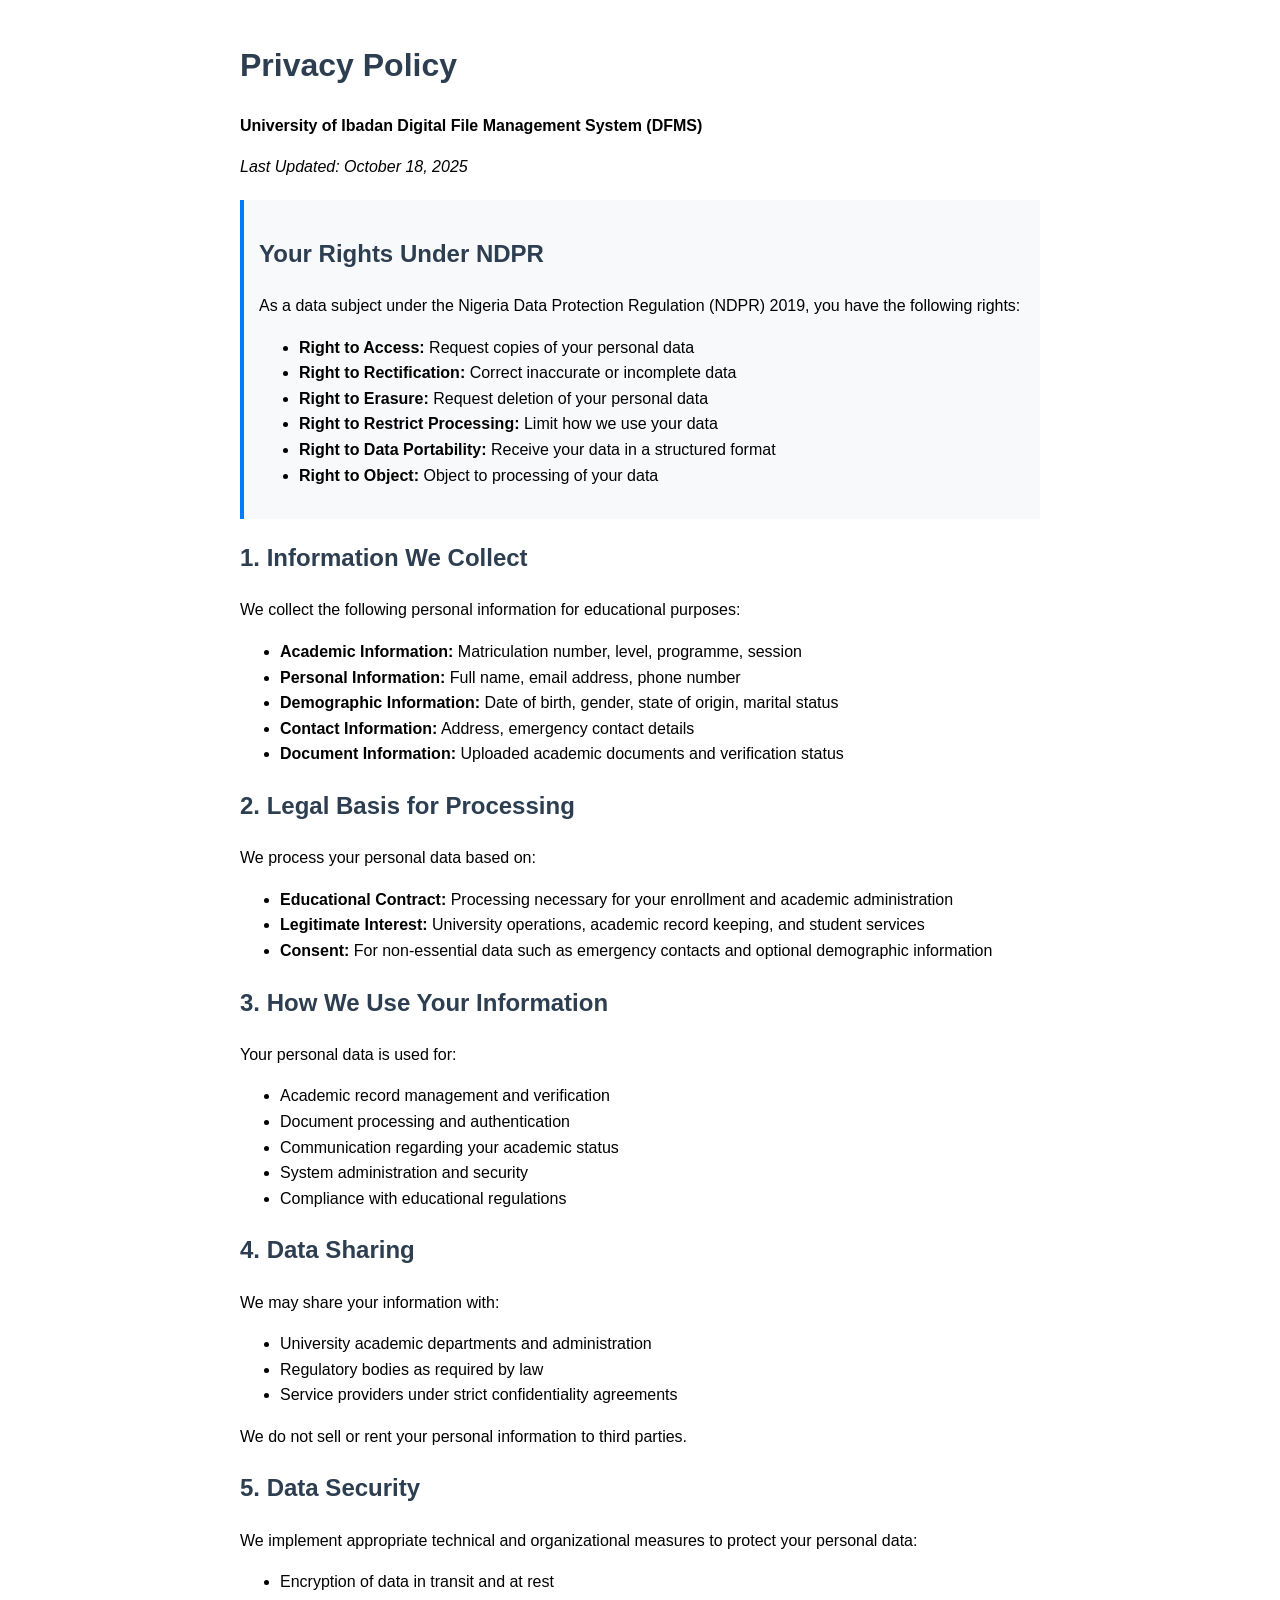
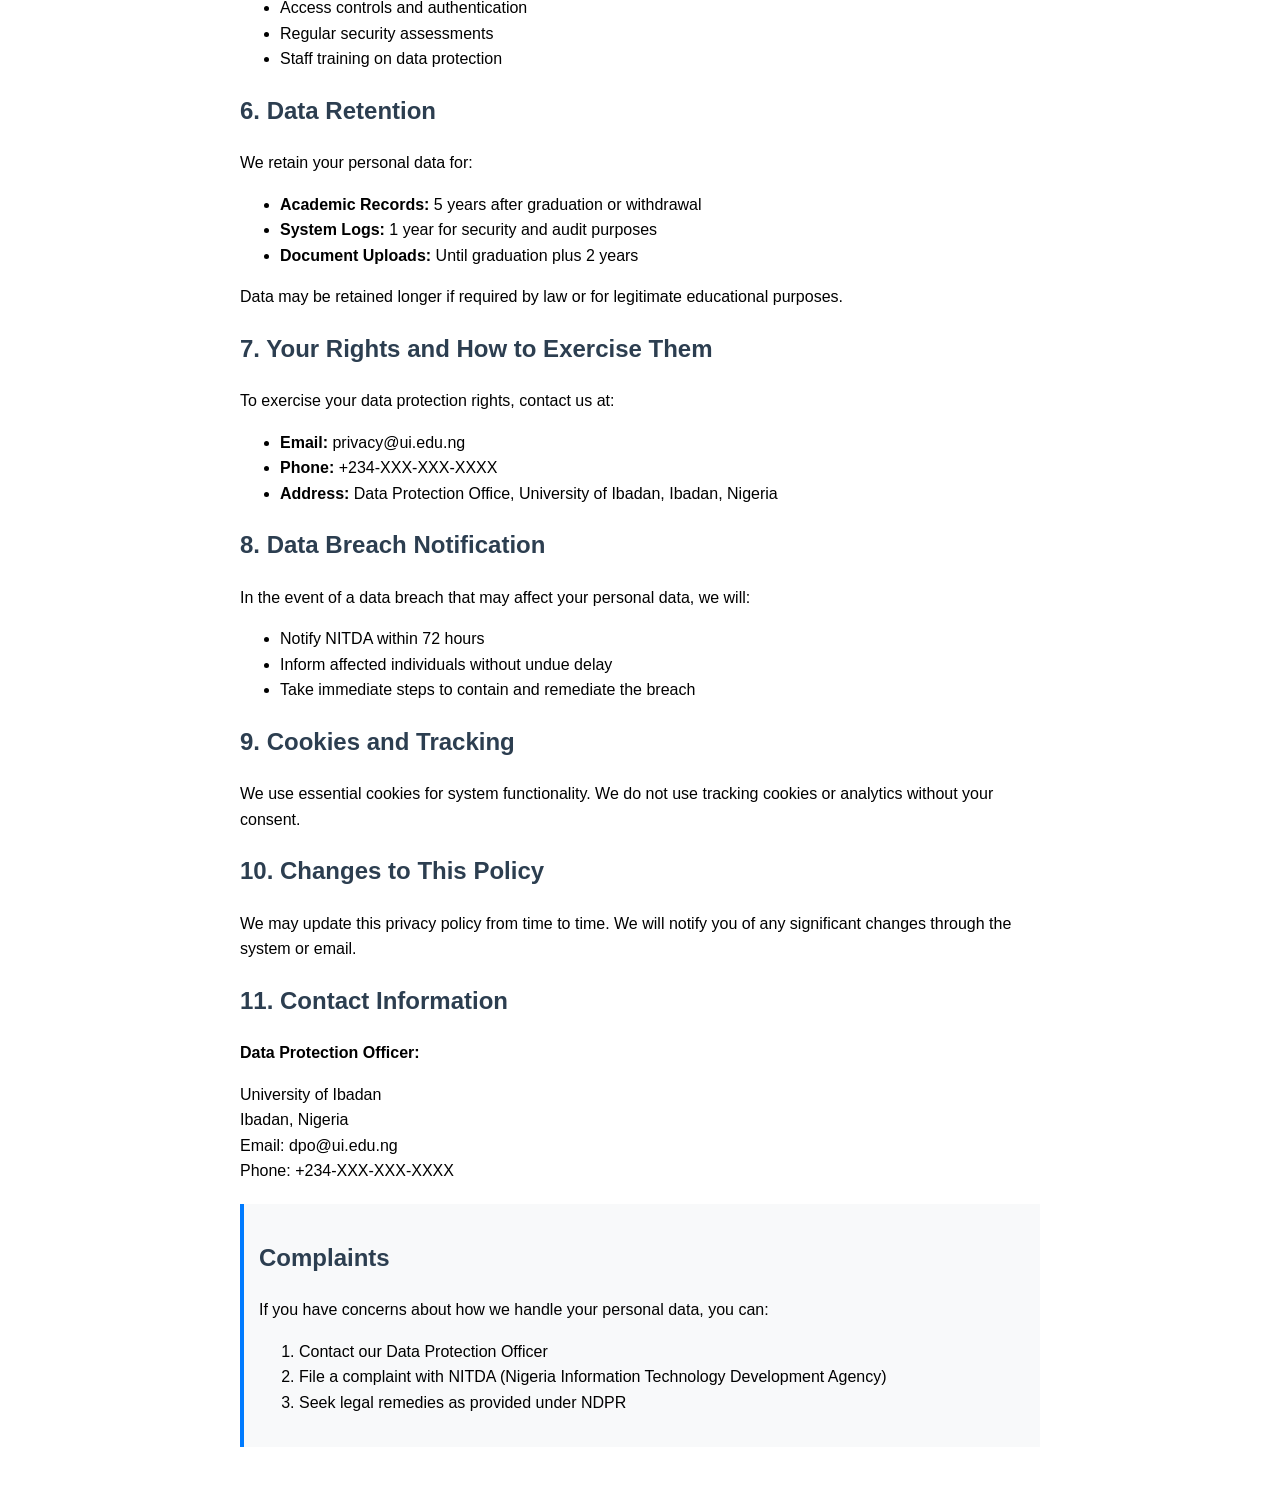
==== privacy-policy.html @ 1e921cf2 "Security Fixes and Features Implementation." ====
<!DOCTYPE html>
<html lang="en">

<head>
    <meta charset="UTF-8">
    <meta name="viewport" content="width=device-width, initial-scale=1.0">
    <title>Privacy Policy - University of Ibadan DFMS</title>
    <style>
        body {
            font-family: Arial, sans-serif;
            line-height: 1.6;
            margin: 40px;
        }

        h1,
        h2 {
            color: #2c3e50;
        }

        .container {
            max-width: 800px;
            margin: 0 auto;
        }

        .highlight {
            background-color: #f8f9fa;
            padding: 15px;
            border-left: 4px solid #007bff;
            margin: 20px 0;
        }
    </style>
</head>

<body>
    <div class="container">
        <h1>Privacy Policy</h1>
        <p><strong>University of Ibadan Digital File Management System (DFMS)</strong></p>
        <p><em>Last Updated: October 18, 2025</em></p>

        <div class="highlight">
            <h2>Your Rights Under NDPR</h2>
            <p>As a data subject under the Nigeria Data Protection Regulation (NDPR) 2019, you have the following
                rights:</p>
            <ul>
                <li><strong>Right to Access:</strong> Request copies of your personal data</li>
                <li><strong>Right to Rectification:</strong> Correct inaccurate or incomplete data</li>
                <li><strong>Right to Erasure:</strong> Request deletion of your personal data</li>
                <li><strong>Right to Restrict Processing:</strong> Limit how we use your data</li>
                <li><strong>Right to Data Portability:</strong> Receive your data in a structured format</li>
                <li><strong>Right to Object:</strong> Object to processing of your data</li>
            </ul>
        </div>

        <h2>1. Information We Collect</h2>
        <p>We collect the following personal information for educational purposes:</p>
        <ul>
            <li><strong>Academic Information:</strong> Matriculation number, level, programme, session</li>
            <li><strong>Personal Information:</strong> Full name, email address, phone number</li>
            <li><strong>Demographic Information:</strong> Date of birth, gender, state of origin, marital status</li>
            <li><strong>Contact Information:</strong> Address, emergency contact details</li>
            <li><strong>Document Information:</strong> Uploaded academic documents and verification status</li>
        </ul>

        <h2>2. Legal Basis for Processing</h2>
        <p>We process your personal data based on:</p>
        <ul>
            <li><strong>Educational Contract:</strong> Processing necessary for your enrollment and academic
                administration</li>
            <li><strong>Legitimate Interest:</strong> University operations, academic record keeping, and student
                services</li>
            <li><strong>Consent:</strong> For non-essential data such as emergency contacts and optional demographic
                information</li>
        </ul>

        <h2>3. How We Use Your Information</h2>
        <p>Your personal data is used for:</p>
        <ul>
            <li>Academic record management and verification</li>
            <li>Document processing and authentication</li>
            <li>Communication regarding your academic status</li>
            <li>System administration and security</li>
            <li>Compliance with educational regulations</li>
        </ul>

        <h2>4. Data Sharing</h2>
        <p>We may share your information with:</p>
        <ul>
            <li>University academic departments and administration</li>
            <li>Regulatory bodies as required by law</li>
            <li>Service providers under strict confidentiality agreements</li>
        </ul>
        <p>We do not sell or rent your personal information to third parties.</p>

        <h2>5. Data Security</h2>
        <p>We implement appropriate technical and organizational measures to protect your personal data:</p>
        <ul>
            <li>Encryption of data in transit and at rest</li>
            <li>Access controls and authentication</li>
            <li>Regular security assessments</li>
            <li>Staff training on data protection</li>
        </ul>

        <h2>6. Data Retention</h2>
        <p>We retain your personal data for:</p>
        <ul>
            <li><strong>Academic Records:</strong> 5 years after graduation or withdrawal</li>
            <li><strong>System Logs:</strong> 1 year for security and audit purposes</li>
            <li><strong>Document Uploads:</strong> Until graduation plus 2 years</li>
        </ul>
        <p>Data may be retained longer if required by law or for legitimate educational purposes.</p>

        <h2>7. Your Rights and How to Exercise Them</h2>
        <p>To exercise your data protection rights, contact us at:</p>
        <ul>
            <li><strong>Email:</strong> privacy@ui.edu.ng</li>
            <li><strong>Phone:</strong> +234-XXX-XXX-XXXX</li>
            <li><strong>Address:</strong> Data Protection Office, University of Ibadan, Ibadan, Nigeria</li>
        </ul>

        <h2>8. Data Breach Notification</h2>
        <p>In the event of a data breach that may affect your personal data, we will:</p>
        <ul>
            <li>Notify NITDA within 72 hours</li>
            <li>Inform affected individuals without undue delay</li>
            <li>Take immediate steps to contain and remediate the breach</li>
        </ul>

        <h2>9. Cookies and Tracking</h2>
        <p>We use essential cookies for system functionality. We do not use tracking cookies or analytics without your
            consent.</p>

        <h2>10. Changes to This Policy</h2>
        <p>We may update this privacy policy from time to time. We will notify you of any significant changes through
            the system or email.</p>

        <h2>11. Contact Information</h2>
        <p><strong>Data Protection Officer:</strong></p>
        <p>University of Ibadan<br>
            Ibadan, Nigeria<br>
            Email: dpo@ui.edu.ng<br>
            Phone: +234-XXX-XXX-XXXX</p>

        <div class="highlight">
            <h2>Complaints</h2>
            <p>If you have concerns about how we handle your personal data, you can:</p>
            <ol>
                <li>Contact our Data Protection Officer</li>
                <li>File a complaint with NITDA (Nigeria Information Technology Development Agency)</li>
                <li>Seek legal remedies as provided under NDPR</li>
            </ol>
        </div>
    </div>
</body>

</html>
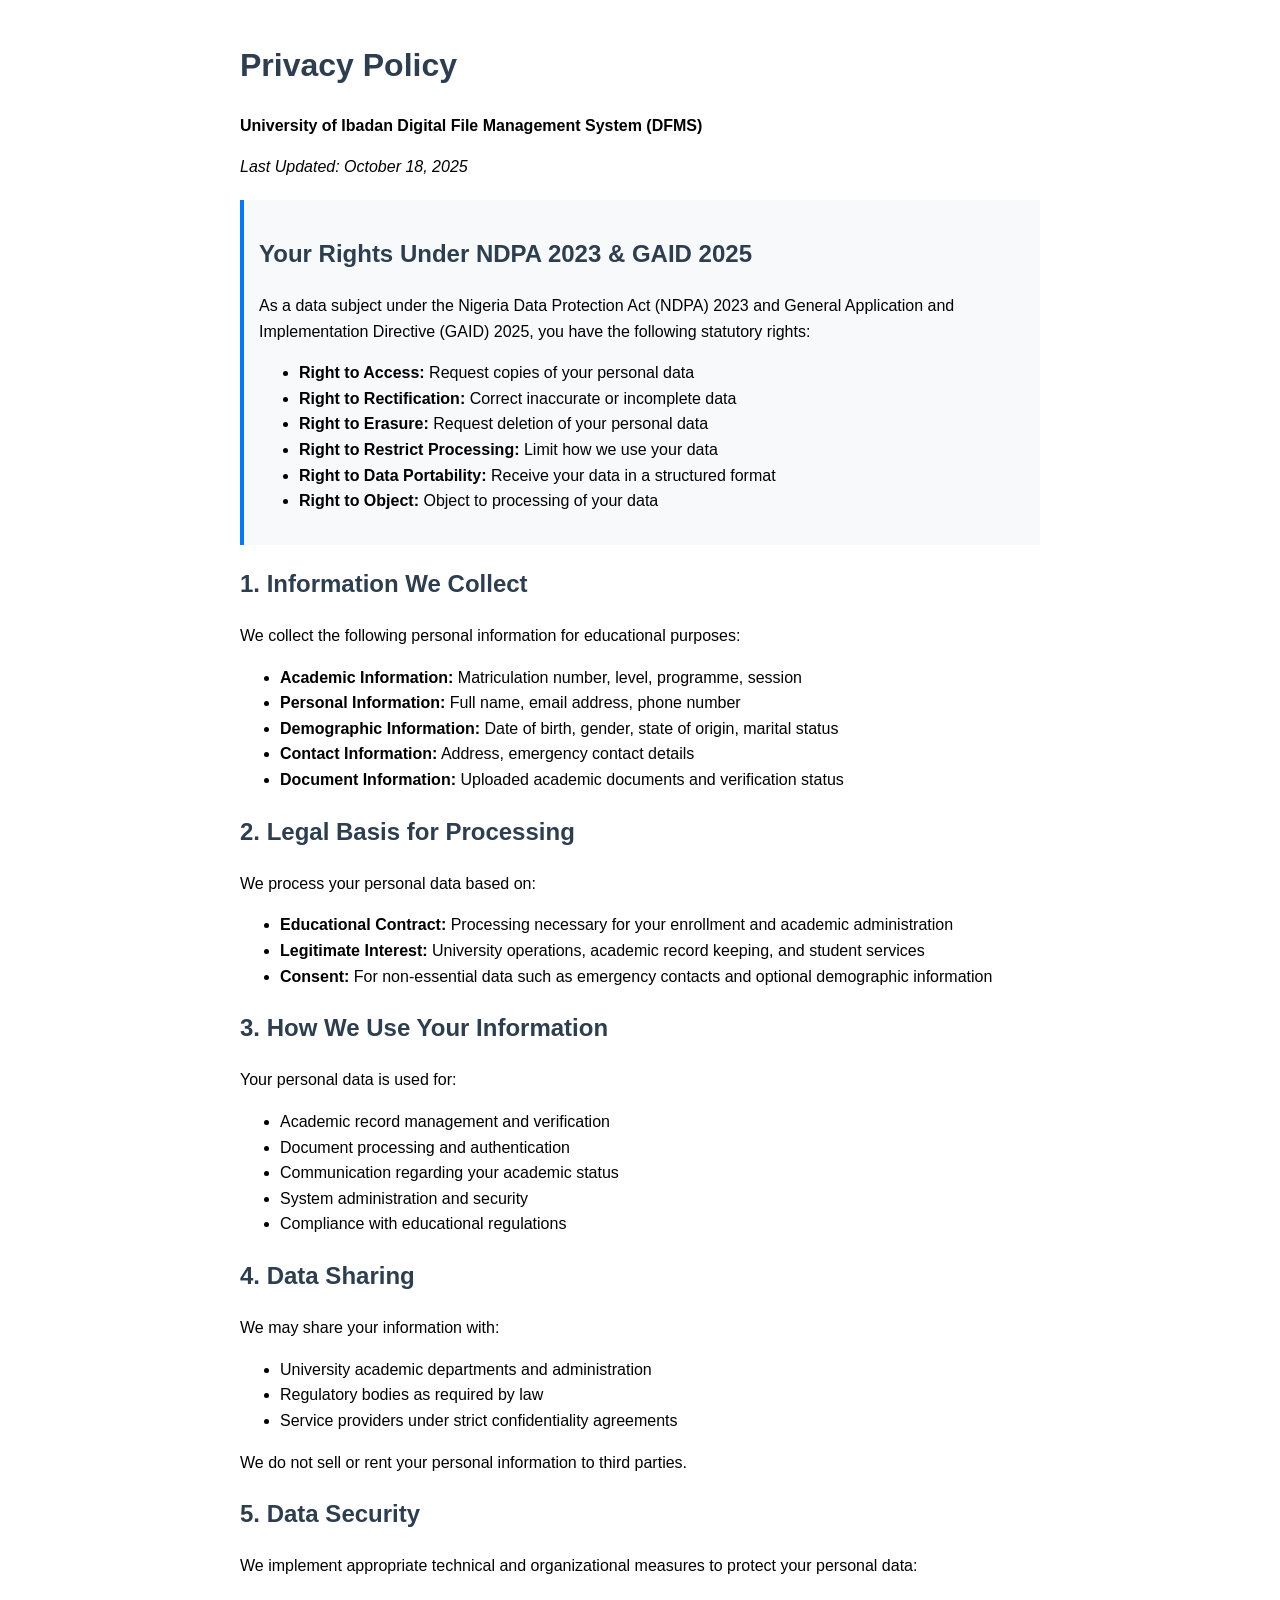
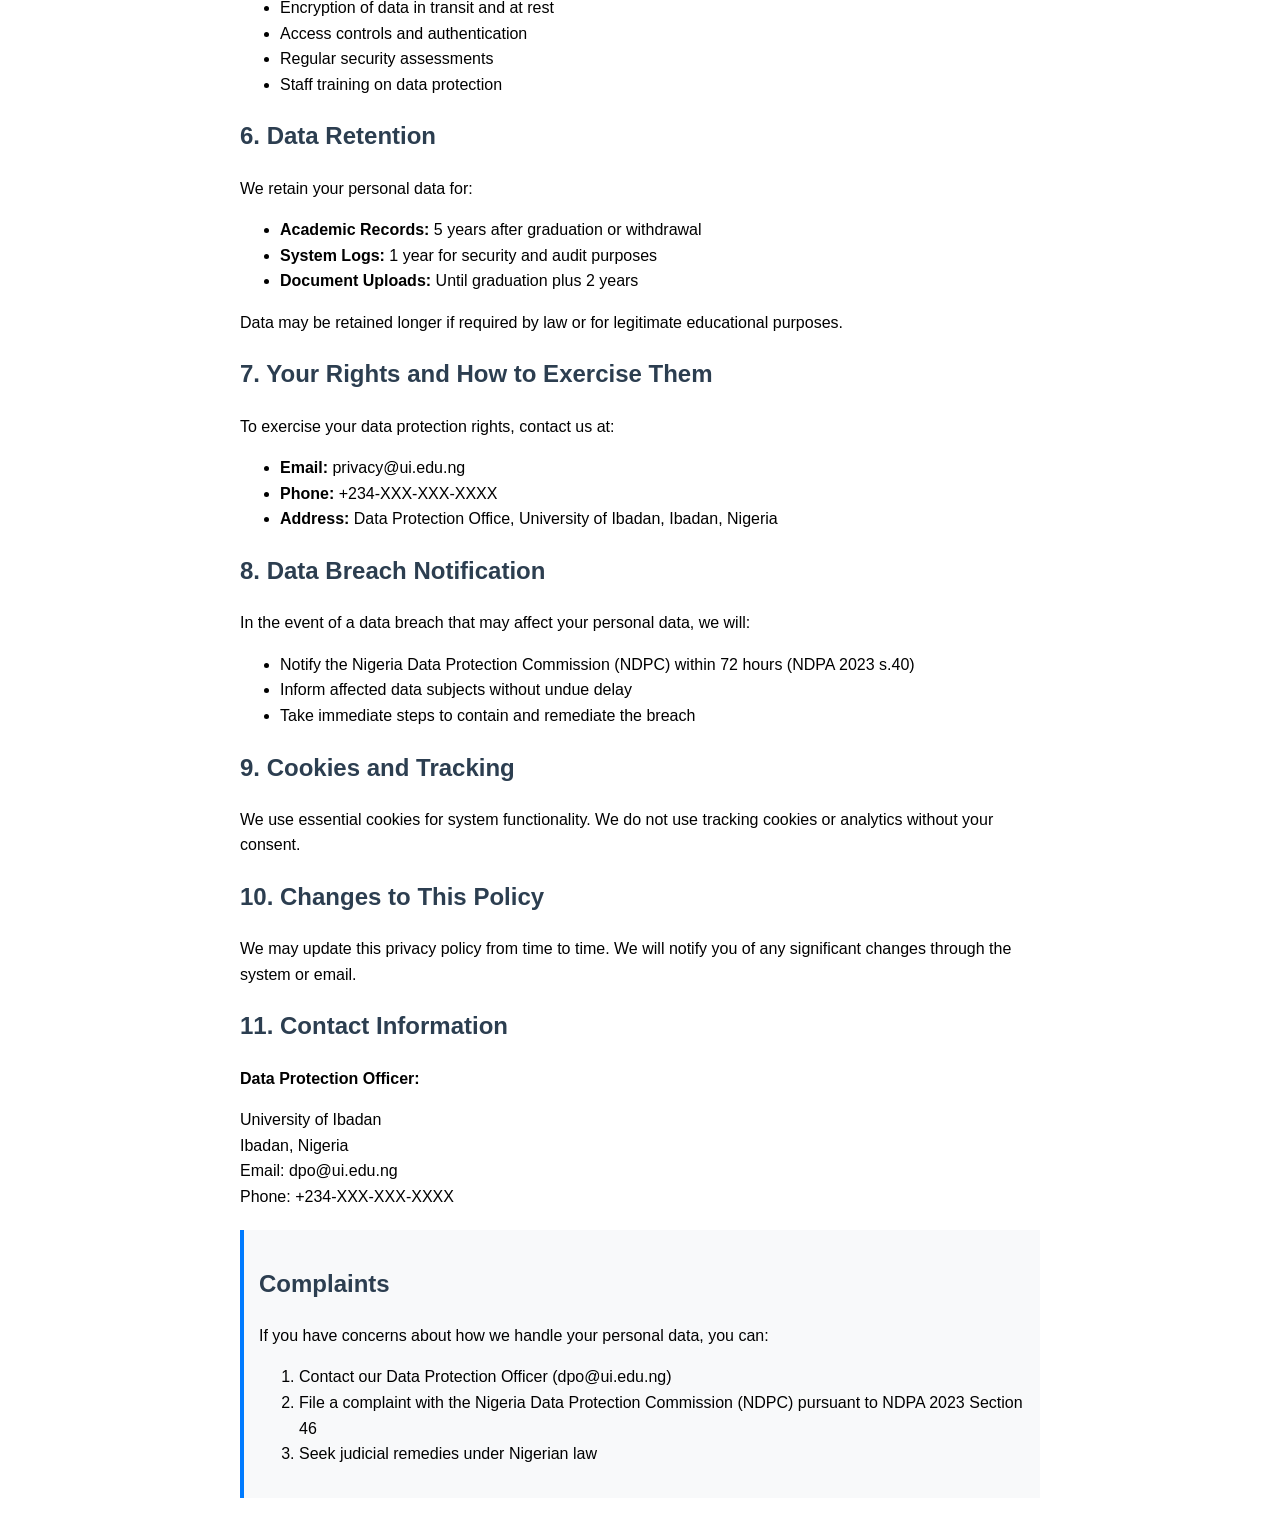
==== commit c161c57d: "W7: NDPA 2023 and GAID 2025 statutory compliance" ====
--- a/privacy-policy.html
+++ b/privacy-policy.html
@@ -38,9 +38,9 @@
         <p><em>Last Updated: October 18, 2025</em></p>
 
         <div class="highlight">
-            <h2>Your Rights Under NDPR</h2>
-            <p>As a data subject under the Nigeria Data Protection Regulation (NDPR) 2019, you have the following
-                rights:</p>
+            <h2>Your Rights Under NDPA 2023 &amp; GAID 2025</h2>
+            <p>As a data subject under the Nigeria Data Protection Act (NDPA) 2023 and General Application and Implementation Directive (GAID) 2025, you have the following
+                statutory rights:</p>
             <ul>
                 <li><strong>Right to Access:</strong> Request copies of your personal data</li>
                 <li><strong>Right to Rectification:</strong> Correct inaccurate or incomplete data</li>
@@ -120,8 +120,8 @@
         <h2>8. Data Breach Notification</h2>
         <p>In the event of a data breach that may affect your personal data, we will:</p>
         <ul>
-            <li>Notify NITDA within 72 hours</li>
-            <li>Inform affected individuals without undue delay</li>
+            <li>Notify the Nigeria Data Protection Commission (NDPC) within 72 hours (NDPA 2023 s.40)</li>
+            <li>Inform affected data subjects without undue delay</li>
             <li>Take immediate steps to contain and remediate the breach</li>
         </ul>
 
@@ -144,9 +144,9 @@
             <h2>Complaints</h2>
             <p>If you have concerns about how we handle your personal data, you can:</p>
             <ol>
-                <li>Contact our Data Protection Officer</li>
-                <li>File a complaint with NITDA (Nigeria Information Technology Development Agency)</li>
-                <li>Seek legal remedies as provided under NDPR</li>
+                <li>Contact our Data Protection Officer (dpo@ui.edu.ng)</li>
+                <li>File a complaint with the Nigeria Data Protection Commission (NDPC) pursuant to NDPA 2023 Section 46</li>
+                <li>Seek judicial remedies under Nigerian law</li>
             </ol>
         </div>
     </div>
